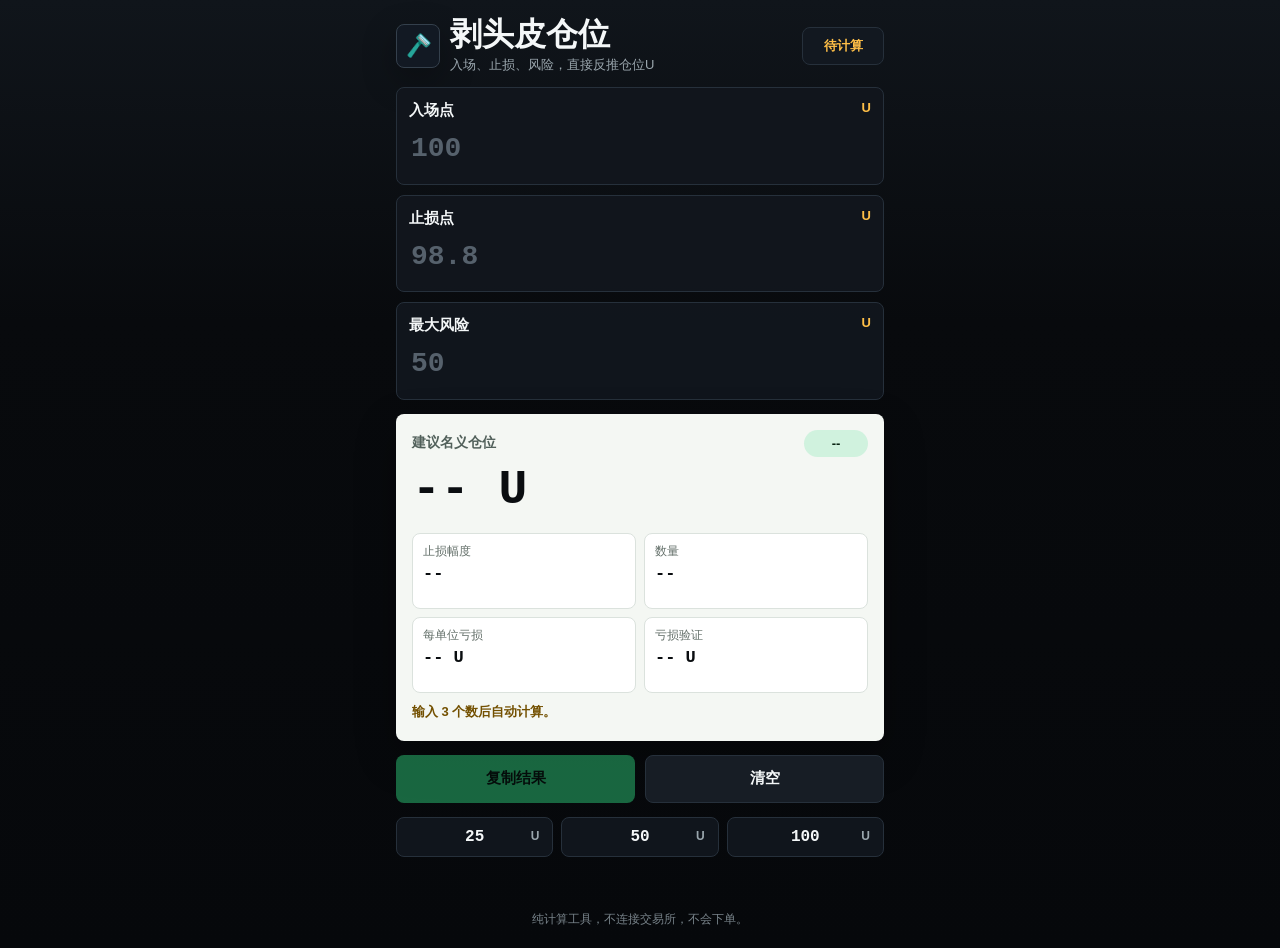
==== index.html @ 6abe8025 "Add scalp position calculator" ====
<!doctype html>
<html lang="zh-CN">
  <head>
    <meta charset="utf-8" />
    <meta name="viewport" content="width=device-width, initial-scale=1, viewport-fit=cover" />
    <meta name="theme-color" content="#090b0f" />
    <meta name="apple-mobile-web-app-capable" content="yes" />
    <meta name="apple-mobile-web-app-status-bar-style" content="black-translucent" />
    <meta name="apple-mobile-web-app-title" content="仓位计算" />
    <link rel="manifest" href="./manifest.webmanifest" />
    <link rel="icon" href="./icon.svg" type="image/svg+xml" />
    <link rel="apple-touch-icon" href="./apple-touch-icon.png" />
    <title>剥头皮仓位计算器</title>
    <style>
      :root {
        color-scheme: dark;
        --bg: #080a0d;
        --panel: #11161d;
        --panel-2: #171d25;
        --line: #26303b;
        --text: #f4f7f8;
        --muted: #9aa6ad;
        --green: #30d982;
        --red: #ff5f57;
        --amber: #ffbf47;
        --cyan: #54c7ec;
        --ink: #0a0d10;
      }

      * {
        box-sizing: border-box;
      }

      html,
      body {
        min-height: 100%;
      }

      body {
        margin: 0;
        background:
          linear-gradient(180deg, #10151b 0%, var(--bg) 34%, #06080b 100%);
        color: var(--text);
        font-family: "SourceHanSerifSC-Regular", "Source Han Serif SC", -apple-system,
          BlinkMacSystemFont, "PingFang SC", "Helvetica Neue", sans-serif;
        letter-spacing: 0;
      }

      button,
      input {
        font: inherit;
      }

      .app {
        width: min(100%, 520px);
        min-height: 100svh;
        margin: 0 auto;
        padding: calc(18px + env(safe-area-inset-top)) 16px
          calc(20px + env(safe-area-inset-bottom));
        display: flex;
        flex-direction: column;
        gap: 14px;
      }

      .topbar {
        display: flex;
        align-items: center;
        justify-content: space-between;
        gap: 12px;
      }

      .brand {
        display: flex;
        align-items: center;
        gap: 10px;
        min-width: 0;
      }

      .mark {
        width: 44px;
        height: 44px;
        border: 1px solid #34404c;
        border-radius: 8px;
        display: grid;
        place-items: center;
        background: #121923;
        box-shadow: 0 12px 34px rgba(0, 0, 0, 0.28);
        font-size: 22px;
        flex: 0 0 auto;
      }

      h1 {
        margin: 0;
        font-size: clamp(22px, 7vw, 32px);
        line-height: 1.05;
        letter-spacing: 0;
      }

      .subtitle {
        margin-top: 4px;
        color: var(--muted);
        font-size: 13px;
        line-height: 1.35;
      }

      .mode {
        min-width: 82px;
        height: 38px;
        border-radius: 8px;
        border: 1px solid var(--line);
        color: var(--amber);
        background: #121820;
        display: grid;
        place-items: center;
        font-size: 13px;
        font-weight: 700;
      }

      .form {
        display: grid;
        gap: 10px;
      }

      .field {
        border: 1px solid var(--line);
        border-radius: 8px;
        background: rgba(17, 22, 29, 0.94);
        padding: 12px;
      }

      label {
        display: flex;
        justify-content: space-between;
        gap: 10px;
        color: var(--muted);
        font-size: 13px;
        line-height: 1.3;
      }

      label strong {
        color: var(--text);
        font-size: 15px;
      }

      .unit {
        color: var(--amber);
        font-weight: 700;
      }

      input {
        width: 100%;
        height: 46px;
        margin-top: 6px;
        border: 0;
        outline: 0;
        background: transparent;
        color: var(--text);
        font-family: ui-monospace, SFMono-Regular, Menlo, Monaco, Consolas, monospace;
        font-size: 28px;
        font-weight: 800;
        line-height: 1;
      }

      input::placeholder {
        color: #56616c;
      }

      input:focus {
        caret-color: var(--green);
      }

      .result {
        border-radius: 8px;
        background: #f4f7f3;
        color: var(--ink);
        padding: 16px;
        box-shadow: 0 16px 40px rgba(0, 0, 0, 0.32);
      }

      .result-head {
        display: flex;
        align-items: center;
        justify-content: space-between;
        gap: 10px;
        margin-bottom: 8px;
      }

      .result-title {
        font-size: 14px;
        color: #51605a;
        font-weight: 800;
      }

      .side {
        min-width: 64px;
        border-radius: 999px;
        padding: 6px 10px;
        text-align: center;
        color: #082312;
        background: rgba(48, 217, 130, 0.18);
        font-size: 13px;
        font-weight: 900;
      }

      .side.short {
        color: #321010;
        background: rgba(255, 95, 87, 0.17);
      }

      .main-number {
        min-height: 56px;
        overflow-wrap: anywhere;
        font-family: ui-monospace, SFMono-Regular, Menlo, Monaco, Consolas, monospace;
        font-size: clamp(30px, 12vw, 48px);
        font-weight: 900;
        line-height: 1.08;
        letter-spacing: 0;
      }

      .grid {
        display: grid;
        grid-template-columns: repeat(2, minmax(0, 1fr));
        gap: 8px;
        margin-top: 12px;
      }

      .metric {
        min-height: 76px;
        border: 1px solid #dbe2dd;
        border-radius: 8px;
        padding: 10px;
        background: #ffffff;
      }

      .metric span {
        display: block;
        color: #64706a;
        font-size: 12px;
        line-height: 1.25;
      }

      .metric b {
        display: block;
        margin-top: 5px;
        color: var(--ink);
        font-family: ui-monospace, SFMono-Regular, Menlo, Monaco, Consolas, monospace;
        font-size: 17px;
        line-height: 1.2;
        overflow-wrap: anywhere;
      }

      .warning {
        margin-top: 10px;
        min-height: 22px;
        color: #735000;
        font-size: 13px;
        line-height: 1.45;
        font-weight: 800;
      }

      .actions {
        display: grid;
        grid-template-columns: 1fr 1fr;
        gap: 10px;
      }

      .btn {
        min-height: 48px;
        border: 1px solid var(--line);
        border-radius: 8px;
        background: var(--panel-2);
        color: var(--text);
        font-size: 15px;
        font-weight: 900;
      }

      .btn.primary {
        border-color: rgba(48, 217, 130, 0.45);
        color: #04130b;
        background: var(--green);
      }

      .btn:active {
        transform: translateY(1px);
      }

      .btn:disabled {
        opacity: 0.45;
      }

      .mini-row {
        display: grid;
        grid-template-columns: 1fr 1fr 1fr;
        gap: 8px;
      }

      .quick {
        position: relative;
      }

      .quick-input {
        width: 100%;
        min-height: 40px;
        height: 40px;
        margin: 0;
        border: 1px solid var(--line);
        border-radius: 8px;
        background: #10151c;
        color: var(--text);
        text-align: center;
        font-family: ui-monospace, SFMono-Regular, Menlo, Monaco, Consolas, monospace;
        font-size: 16px;
        font-weight: 800;
      }

      .quick::after {
        content: "U";
        position: absolute;
        right: 14px;
        top: 50%;
        transform: translateY(-50%);
        color: var(--muted);
        font-size: 12px;
        font-weight: 900;
        pointer-events: none;
      }

      .toast {
        min-height: 26px;
        text-align: center;
        color: var(--cyan);
        font-size: 13px;
        font-weight: 800;
      }

      .footer {
        margin-top: auto;
        color: #78838a;
        text-align: center;
        font-size: 12px;
        line-height: 1.45;
      }

      @media (max-width: 360px) {
        .app {
          padding-left: 12px;
          padding-right: 12px;
        }

        .grid {
          grid-template-columns: 1fr;
        }

        .mini-row {
          grid-template-columns: 1fr;
        }
      }
    </style>
  </head>
  <body>
    <main class="app">
      <header class="topbar">
        <div class="brand">
          <div class="mark" aria-hidden="true">🪒</div>
          <div>
            <h1>剥头皮仓位</h1>
            <div class="subtitle">入场、止损、风险，直接反推仓位U</div>
          </div>
        </div>
        <div class="mode" id="mode">待计算</div>
      </header>

      <section class="form" aria-label="仓位计算输入">
        <div class="field">
          <label for="entry"><strong>入场点</strong><span class="unit">U</span></label>
          <input id="entry" inputmode="decimal" autocomplete="off" placeholder="100" />
        </div>
        <div class="field">
          <label for="stop"><strong>止损点</strong><span class="unit">U</span></label>
          <input id="stop" inputmode="decimal" autocomplete="off" placeholder="98.8" />
        </div>
        <div class="field">
          <label for="risk"><strong>最大风险</strong><span class="unit">U</span></label>
          <input id="risk" inputmode="decimal" autocomplete="off" placeholder="50" />
        </div>
      </section>

      <section class="result" aria-live="polite">
        <div class="result-head">
          <div class="result-title">建议名义仓位</div>
          <div class="side" id="side">--</div>
        </div>
        <div class="main-number" id="positionU">-- U</div>
        <div class="grid">
          <div class="metric">
            <span>止损幅度</span>
            <b id="riskPct">--</b>
          </div>
          <div class="metric">
            <span>数量</span>
            <b id="quantity">--</b>
          </div>
          <div class="metric">
            <span>每单位亏损</span>
            <b id="unitRisk">-- U</b>
          </div>
          <div class="metric">
            <span>亏损验证</span>
            <b id="lossCheck">-- U</b>
          </div>
        </div>
        <div class="warning" id="warning">输入 3 个数后自动计算。</div>
      </section>

      <section class="actions" aria-label="操作">
        <button class="btn primary" id="copy" disabled>复制结果</button>
        <button class="btn" id="clear">清空</button>
      </section>

      <section class="mini-row" aria-label="快捷风险">
        <label class="quick"><input class="quick-input" data-quick="0" inputmode="decimal" /></label>
        <label class="quick"><input class="quick-input" data-quick="1" inputmode="decimal" /></label>
        <label class="quick"><input class="quick-input" data-quick="2" inputmode="decimal" /></label>
      </section>

      <div class="toast" id="toast"></div>
      <footer class="footer">纯计算工具，不连接交易所，不会下单。</footer>
    </main>

    <script>
      const ids = ["entry", "stop", "risk"];
      const els = Object.fromEntries(ids.map((id) => [id, document.getElementById(id)]));
      const out = {
        mode: document.getElementById("mode"),
        side: document.getElementById("side"),
        positionU: document.getElementById("positionU"),
        riskPct: document.getElementById("riskPct"),
        quantity: document.getElementById("quantity"),
        unitRisk: document.getElementById("unitRisk"),
        lossCheck: document.getElementById("lossCheck"),
        warning: document.getElementById("warning"),
        toast: document.getElementById("toast"),
        copy: document.getElementById("copy"),
      };
      const storageKey = "scalp-position-calculator-v1";
      const quickRiskKey = "scalp-position-calculator-quick-risks-v1";
      const defaultQuickRisks = ["25", "50", "100"];
      let lastResult = null;

      function parseValue(value) {
        const normalized = String(value).replace(/,/g, "").trim();
        if (!normalized) return null;
        const parsed = Number(normalized);
        return Number.isFinite(parsed) ? parsed : NaN;
      }

      function smart(value, maxDigits = 2) {
        if (!Number.isFinite(value)) return "--";
        const abs = Math.abs(value);
        const digits = abs >= 1000 ? 2 : abs >= 1 ? maxDigits : abs >= 0.01 ? 4 : 6;
        return new Intl.NumberFormat("en-US", {
          maximumFractionDigits: digits,
          minimumFractionDigits: 0,
        }).format(value);
      }

      function setEmpty(message) {
        lastResult = null;
        out.mode.textContent = "待计算";
        out.side.textContent = "--";
        out.side.className = "side";
        out.positionU.textContent = "-- U";
        out.riskPct.textContent = "--";
        out.quantity.textContent = "--";
        out.unitRisk.textContent = "-- U";
        out.lossCheck.textContent = "-- U";
        out.warning.textContent = message;
        out.copy.disabled = true;
      }

      function save() {
        const data = Object.fromEntries(ids.map((id) => [id, els[id].value]));
        localStorage.setItem(storageKey, JSON.stringify(data));
      }

      function calculate() {
        save();
        const entry = parseValue(els.entry.value);
        const stop = parseValue(els.stop.value);
        const risk = parseValue(els.risk.value);

        if (entry === null && stop === null && risk === null) {
          setEmpty("输入 3 个数后自动计算。");
          return;
        }

        if ([entry, stop, risk].some((value) => value === null)) {
          setEmpty("还差数字，补齐后自动出仓位。");
          return;
        }

        if ([entry, stop, risk].some((value) => Number.isNaN(value))) {
          setEmpty("有一个数字格式不对，只保留数字和小数点。");
          return;
        }

        if (entry <= 0 || stop <= 0 || risk <= 0) {
          setEmpty("入场、止损、风险都必须大于 0。");
          return;
        }

        const distance = Math.abs(entry - stop);
        if (distance === 0) {
          setEmpty("入场点和止损点不能一样。");
          return;
        }

        const side = stop < entry ? "做多" : "做空";
        const rawQuantity = risk / distance;
        const riskPct = (distance / entry) * 100;
        const rawPositionU = rawQuantity * entry;
        const positionU = Math.floor(rawPositionU);
        const adjustedQuantity = positionU / entry;
        const lossCheck = positionU * (riskPct / 100);

        lastResult = {
          entry,
          stop,
          risk,
          distance,
          side,
          quantity: adjustedQuantity,
          positionU,
          rawPositionU,
          riskPct,
          lossCheck,
        };
        out.mode.textContent = side === "做多" ? "LONG" : "SHORT";
        out.side.textContent = side;
        out.side.className = `side${side === "做空" ? " short" : ""}`;
        out.positionU.textContent = `${String(positionU)} U`;
        out.riskPct.textContent = `${smart(riskPct, 3)}%`;
        out.quantity.textContent = smart(adjustedQuantity, 4);
        out.unitRisk.textContent = `${smart(distance, 4)} U`;
        out.lossCheck.textContent = `${smart(lossCheck)} U`;
        out.warning.textContent =
          positionU < 1
            ? "仓位小于 1U，风险或止损距离太小。"
            : riskPct > 10
              ? "止损距离偏大，确认这不是输错价格。"
              : "计算完成，仓位已向下取整。";
        out.copy.disabled = false;
      }

      function fallbackCopy(text) {
        const box = document.createElement("textarea");
        box.value = text;
        box.setAttribute("readonly", "");
        box.style.position = "fixed";
        box.style.top = "-1000px";
        document.body.appendChild(box);
        box.select();
        box.setSelectionRange(0, box.value.length);
        const ok = document.execCommand("copy");
        document.body.removeChild(box);
        return ok;
      }

      async function copyResult() {
        if (!lastResult) return;
        const text = String(lastResult.positionU);
        try {
          if (navigator.clipboard && window.isSecureContext) {
            await navigator.clipboard.writeText(text);
          } else if (!fallbackCopy(text)) {
            throw new Error("copy failed");
          }
          out.toast.textContent = `已复制 ${text}`;
        } catch {
          out.toast.textContent = "复制失败，长按仓位数字手动复制";
        }
        window.setTimeout(() => (out.toast.textContent = ""), 1600);
      }

      function clearAll() {
        ids.forEach((id) => (els[id].value = ""));
        localStorage.removeItem(storageKey);
        setEmpty("输入 3 个数后自动计算。");
        els.entry.focus();
      }

      function loadSaved() {
        try {
          const data = JSON.parse(localStorage.getItem(storageKey) || "{}");
          ids.forEach((id) => {
            if (data[id]) els[id].value = data[id];
          });
        } catch {
          localStorage.removeItem(storageKey);
        }
      }

      function loadQuickRisks() {
        let values = defaultQuickRisks;
        try {
          const saved = JSON.parse(localStorage.getItem(quickRiskKey) || "null");
          if (Array.isArray(saved) && saved.length === 3) {
            values = saved.map((value, index) => String(parseValue(value) || defaultQuickRisks[index]));
          }
        } catch {
          localStorage.removeItem(quickRiskKey);
        }

        document.querySelectorAll("[data-quick]").forEach((input) => {
          input.value = values[Number(input.dataset.quick)];
        });
      }

      function saveQuickRisks() {
        const values = [...document.querySelectorAll("[data-quick]")].map((input) => input.value.trim());
        localStorage.setItem(quickRiskKey, JSON.stringify(values));
      }

      ids.forEach((id) => els[id].addEventListener("input", calculate));
      document.getElementById("copy").addEventListener("click", copyResult);
      document.getElementById("clear").addEventListener("click", clearAll);
      document.querySelectorAll("[data-quick]").forEach((input) => {
        input.addEventListener("click", () => {
          if (parseValue(input.value) > 0) {
            els.risk.value = input.value.trim();
            calculate();
          }
        });
        input.addEventListener("focus", () => input.select());
        input.addEventListener("input", () => {
          saveQuickRisks();
          if (parseValue(input.value) > 0) {
            els.risk.value = input.value.trim();
            calculate();
          }
        });
        input.addEventListener("change", () => {
          saveQuickRisks();
          if (parseValue(input.value) > 0) els.risk.value = input.value.trim();
          calculate();
        });
      });

      loadQuickRisks();
      loadSaved();
      calculate();

      if ("serviceWorker" in navigator && location.protocol.startsWith("http")) {
        navigator.serviceWorker.register("./sw.js").catch(() => {});
      }
    </script>
  </body>
</html>
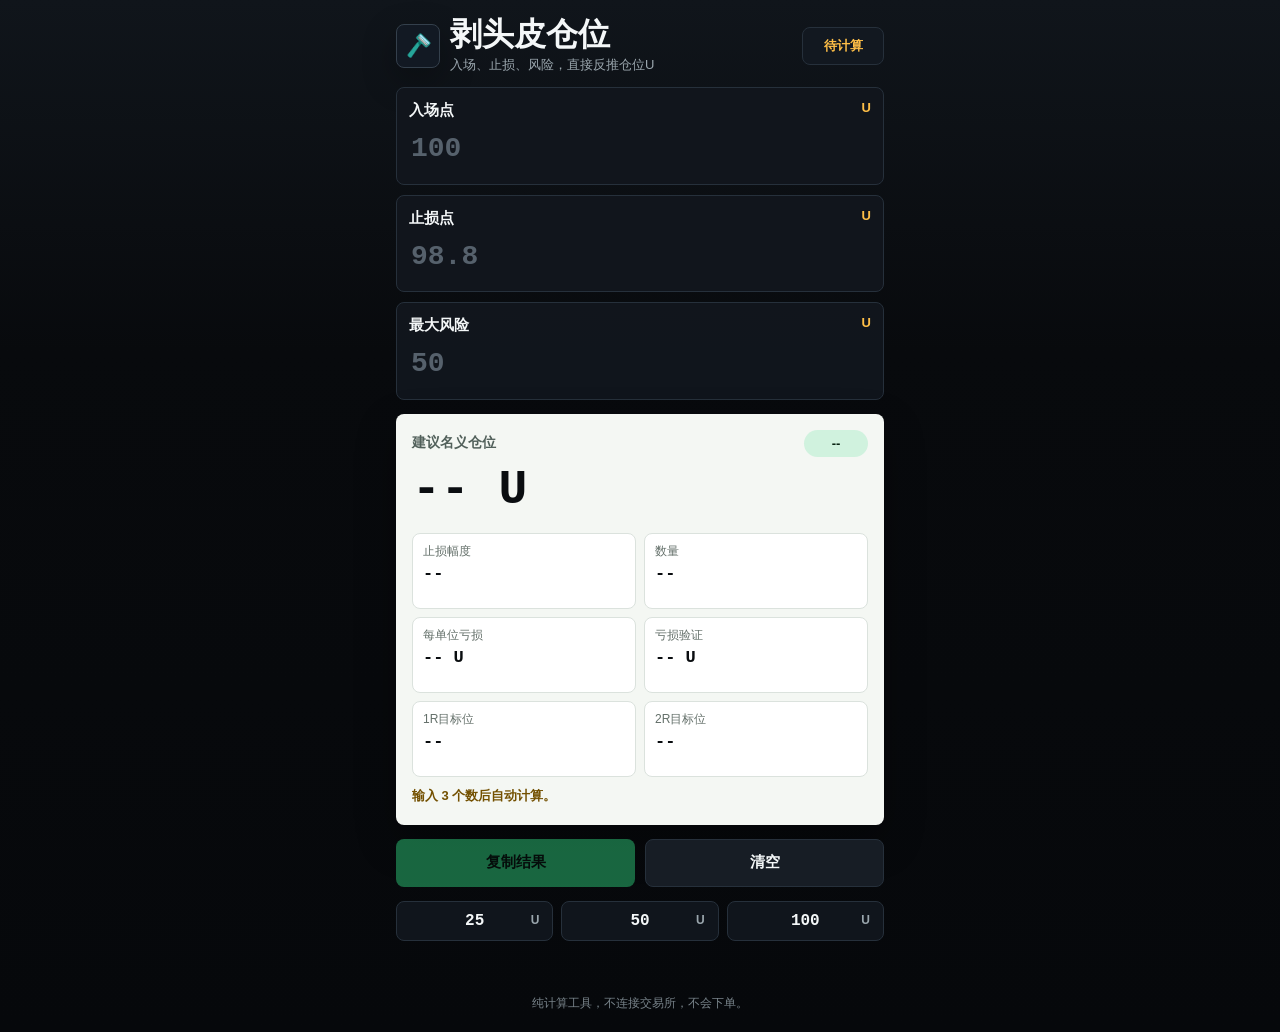
==== commit 48f222ba: "Add R target prices" ====
--- a/index.html
+++ b/index.html
@@ -408,6 +408,14 @@
             <span>亏损验证</span>
             <b id="lossCheck">-- U</b>
           </div>
+          <div class="metric">
+            <span>1R目标位</span>
+            <b id="target1">--</b>
+          </div>
+          <div class="metric">
+            <span>2R目标位</span>
+            <b id="target2">--</b>
+          </div>
         </div>
         <div class="warning" id="warning">输入 3 个数后自动计算。</div>
       </section>
@@ -438,6 +446,8 @@
         quantity: document.getElementById("quantity"),
         unitRisk: document.getElementById("unitRisk"),
         lossCheck: document.getElementById("lossCheck"),
+        target1: document.getElementById("target1"),
+        target2: document.getElementById("target2"),
         warning: document.getElementById("warning"),
         toast: document.getElementById("toast"),
         copy: document.getElementById("copy"),
@@ -474,6 +484,8 @@
         out.quantity.textContent = "--";
         out.unitRisk.textContent = "-- U";
         out.lossCheck.textContent = "-- U";
+        out.target1.textContent = "--";
+        out.target2.textContent = "--";
         out.warning.textContent = message;
         out.copy.disabled = true;
       }
@@ -516,12 +528,15 @@
         }
 
         const side = stop < entry ? "做多" : "做空";
+        const direction = side === "做多" ? 1 : -1;
         const rawQuantity = risk / distance;
         const riskPct = (distance / entry) * 100;
         const rawPositionU = rawQuantity * entry;
         const positionU = Math.floor(rawPositionU);
         const adjustedQuantity = positionU / entry;
         const lossCheck = positionU * (riskPct / 100);
+        const target1 = entry + direction * distance;
+        const target2 = entry + direction * distance * 2;
 
         lastResult = {
           entry,
@@ -529,6 +544,8 @@
           risk,
           distance,
           side,
+          target1,
+          target2,
           quantity: adjustedQuantity,
           positionU,
           rawPositionU,
@@ -543,6 +560,8 @@
         out.quantity.textContent = smart(adjustedQuantity, 4);
         out.unitRisk.textContent = `${smart(distance, 4)} U`;
         out.lossCheck.textContent = `${smart(lossCheck)} U`;
+        out.target1.textContent = smart(target1, 4);
+        out.target2.textContent = smart(target2, 4);
         out.warning.textContent =
           positionU < 1
             ? "仓位小于 1U，风险或止损距离太小。"
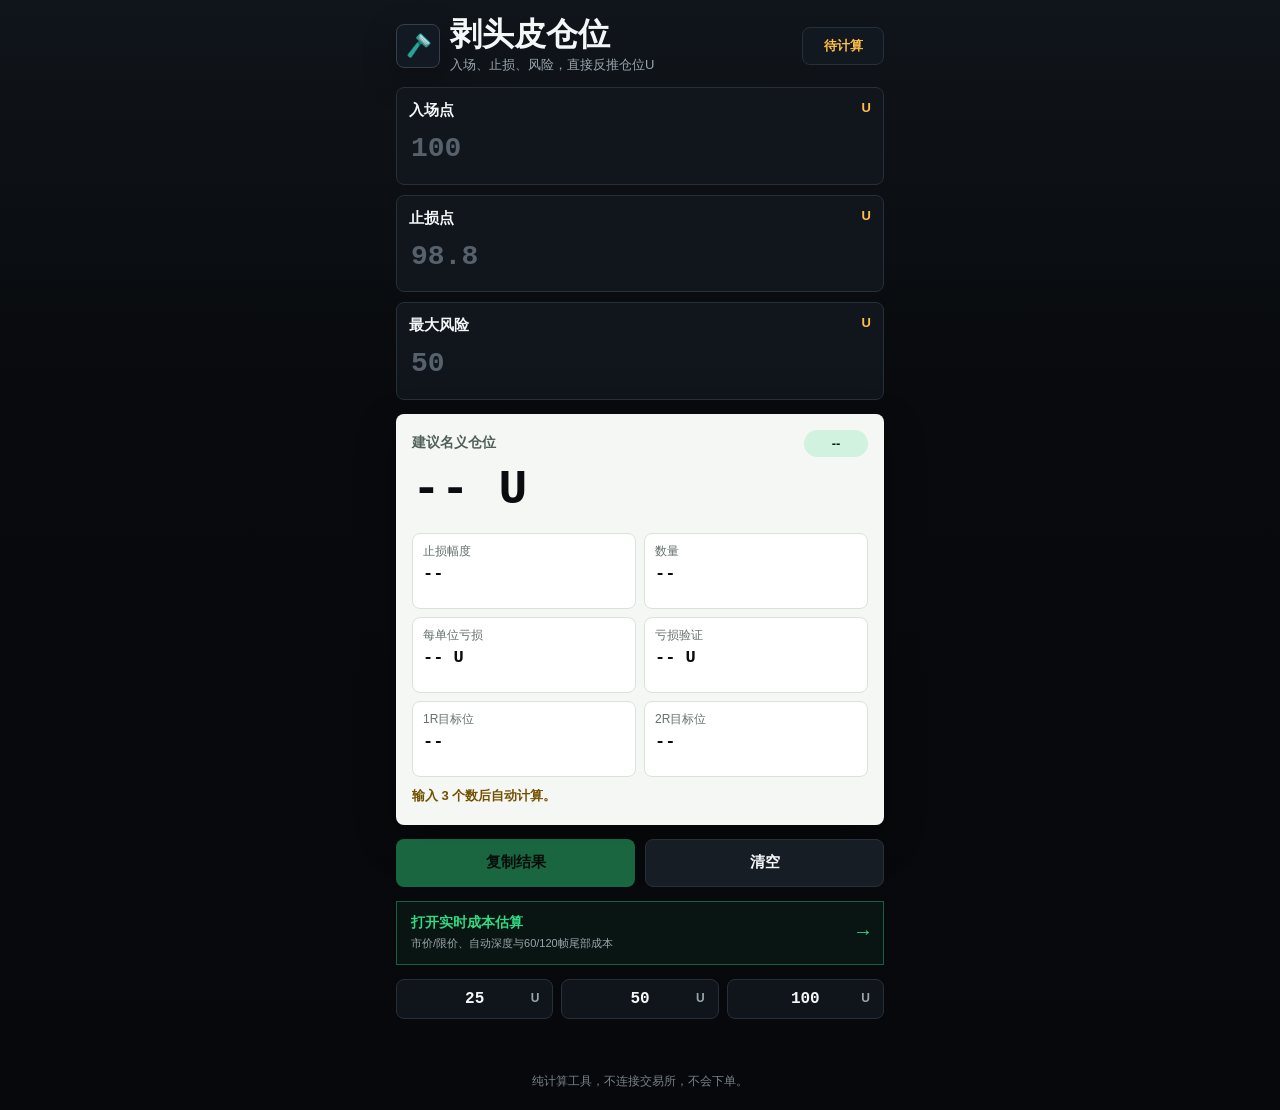
==== commit b576690a: "发布实时执行成本估算器" ====
--- a/index.html
+++ b/index.html
@@ -292,6 +292,41 @@
         display: grid;
         grid-template-columns: 1fr 1fr 1fr;
         gap: 8px;
+      }
+
+      .cost-nav {
+        min-height: 64px;
+        border: 1px solid rgba(48, 217, 130, 0.38);
+        padding: 12px 14px;
+        display: grid;
+        grid-template-columns: 1fr auto;
+        align-items: center;
+        gap: 12px;
+        color: var(--text);
+        background: rgba(48, 217, 130, 0.06);
+        text-decoration: none;
+      }
+
+      .cost-nav strong,
+      .cost-nav small {
+        display: block;
+      }
+
+      .cost-nav strong {
+        color: var(--green);
+        font-size: 14px;
+      }
+
+      .cost-nav small {
+        margin-top: 4px;
+        color: var(--muted);
+        font-size: 11px;
+      }
+
+      .cost-nav > span:last-child {
+        color: var(--green);
+        font-family: ui-monospace, SFMono-Regular, Menlo, Monaco, Consolas, monospace;
+        font-size: 20px;
       }
 
       .quick {
@@ -425,6 +460,11 @@
         <button class="btn" id="clear">清空</button>
       </section>
 
+      <a class="cost-nav" href="./cost.html">
+        <span><strong>打开实时成本估算</strong><small>市价/限价、自动深度与60/120帧尾部成本</small></span>
+        <span aria-hidden="true">→</span>
+      </a>
+
       <section class="mini-row" aria-label="快捷风险">
         <label class="quick"><input class="quick-input" data-quick="0" inputmode="decimal" /></label>
         <label class="quick"><input class="quick-input" data-quick="1" inputmode="decimal" /></label>
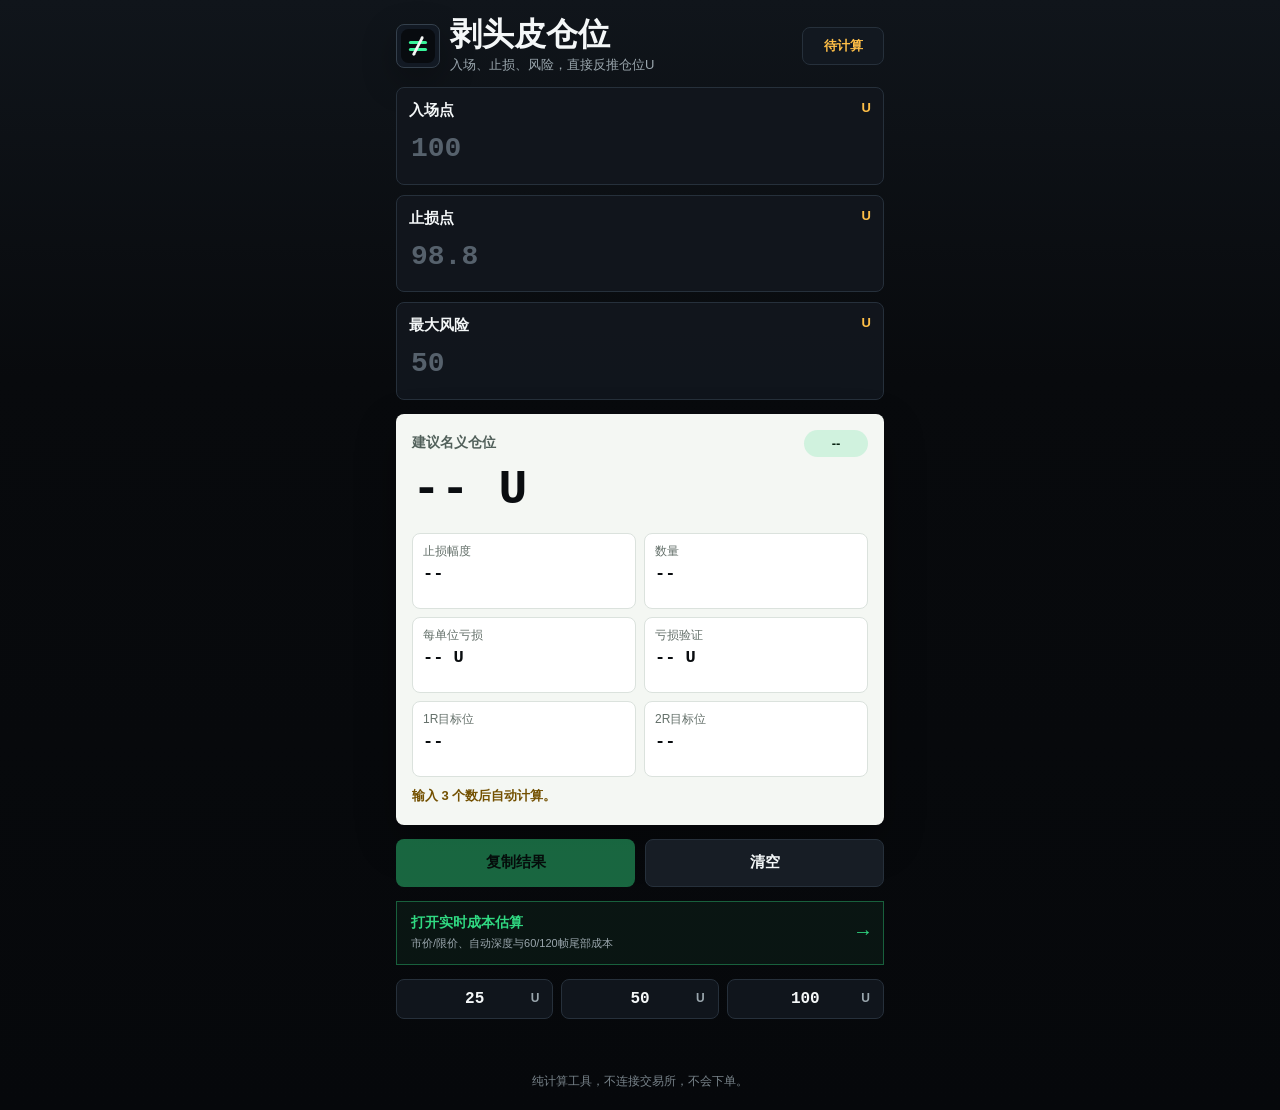
==== commit 24b3ff9b: "Add Bybit CFD costs and refresh project branding" ====
--- a/index.html
+++ b/index.html
@@ -3,13 +3,17 @@
   <head>
     <meta charset="utf-8" />
     <meta name="viewport" content="width=device-width, initial-scale=1, viewport-fit=cover" />
-    <meta name="theme-color" content="#090b0f" />
+    <meta name="theme-color" content="#080b0f" />
     <meta name="apple-mobile-web-app-capable" content="yes" />
     <meta name="apple-mobile-web-app-status-bar-style" content="black-translucent" />
     <meta name="apple-mobile-web-app-title" content="仓位计算" />
-    <link rel="manifest" href="./manifest.webmanifest" />
-    <link rel="icon" href="./icon.svg" type="image/svg+xml" />
-    <link rel="apple-touch-icon" href="./apple-touch-icon.png" />
+    <link rel="icon" href="./favicon-v2.ico" />
+    <link rel="icon" href="./favicon-32-v2.png" type="image/png" sizes="32x32" />
+    <link rel="icon" href="./favicon-16-v2.png" type="image/png" sizes="16x16" />
+    <link rel="icon" href="./favicon-v2.svg" type="image/svg+xml" sizes="any" />
+    <link rel="apple-touch-icon" href="./apple-touch-icon-v2.png" sizes="180x180" />
+    <link rel="mask-icon" href="./safari-pinned-tab-v2.svg" color="#37f59a" />
+    <link rel="manifest" href="./manifest.webmanifest?v=2" />
     <title>剥头皮仓位计算器</title>
     <style>
       :root {
@@ -85,8 +89,13 @@
         place-items: center;
         background: #121923;
         box-shadow: 0 12px 34px rgba(0, 0, 0, 0.28);
-        font-size: 22px;
         flex: 0 0 auto;
+      }
+
+      .mark img {
+        width: 34px;
+        height: 34px;
+        display: block;
       }
 
       h1 {
@@ -396,7 +405,7 @@
     <main class="app">
       <header class="topbar">
         <div class="brand">
-          <div class="mark" aria-hidden="true">🪒</div>
+          <div class="mark" aria-hidden="true"><img src="./favicon-v2.svg" alt="" /></div>
           <div>
             <h1>剥头皮仓位</h1>
             <div class="subtitle">入场、止损、风险，直接反推仓位U</div>
@@ -710,7 +719,7 @@
       calculate();
 
       if ("serviceWorker" in navigator && location.protocol.startsWith("http")) {
-        navigator.serviceWorker.register("./sw.js").catch(() => {});
+        navigator.serviceWorker.register("./sw.js", { updateViaCache: "none" }).catch(() => {});
       }
     </script>
   </body>
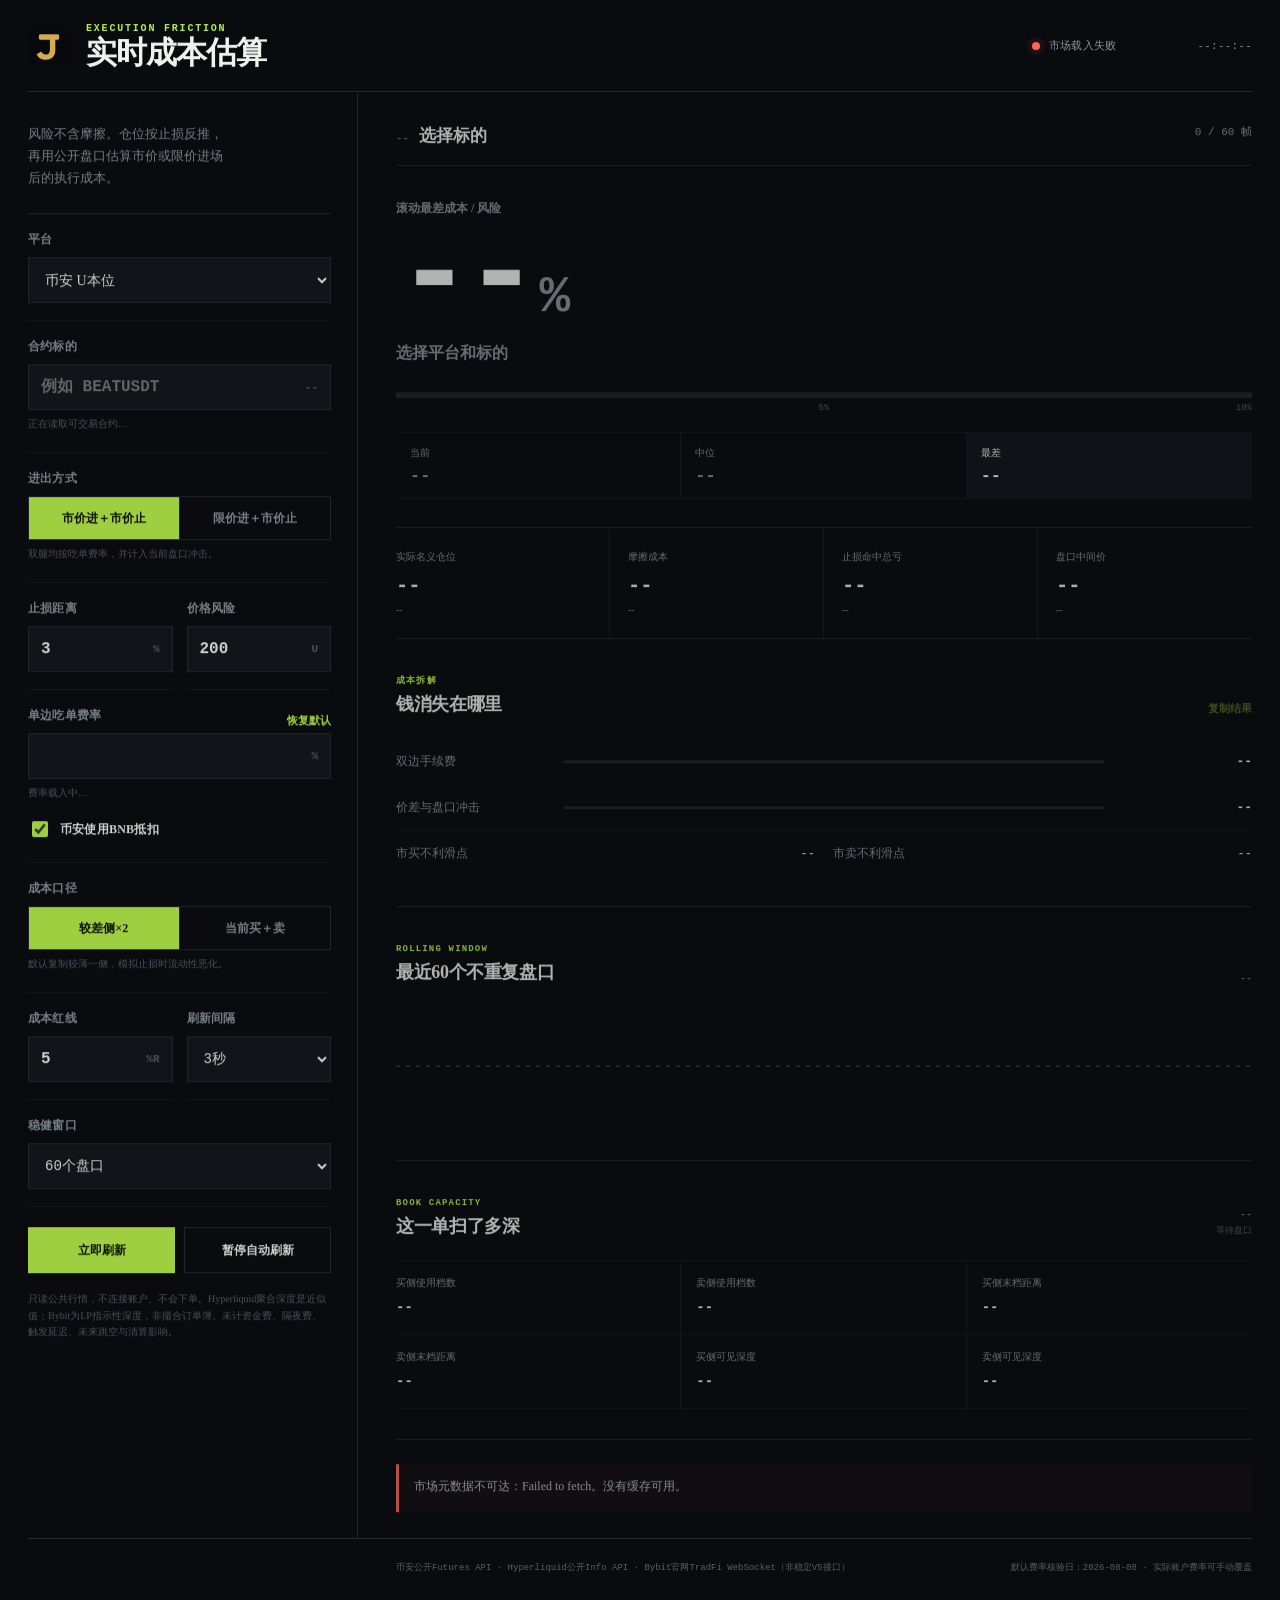
==== commit d6c3fd4b: "Unify calculator and add black gold J branding" ====
--- a/index.html
+++ b/index.html
@@ -2,725 +2,14 @@
 <html lang="zh-CN">
   <head>
     <meta charset="utf-8" />
-    <meta name="viewport" content="width=device-width, initial-scale=1, viewport-fit=cover" />
-    <meta name="theme-color" content="#080b0f" />
-    <meta name="apple-mobile-web-app-capable" content="yes" />
-    <meta name="apple-mobile-web-app-status-bar-style" content="black-translucent" />
-    <meta name="apple-mobile-web-app-title" content="仓位计算" />
-    <link rel="icon" href="./favicon-v2.ico" />
-    <link rel="icon" href="./favicon-32-v2.png" type="image/png" sizes="32x32" />
-    <link rel="icon" href="./favicon-16-v2.png" type="image/png" sizes="16x16" />
-    <link rel="icon" href="./favicon-v2.svg" type="image/svg+xml" sizes="any" />
-    <link rel="apple-touch-icon" href="./apple-touch-icon-v2.png" sizes="180x180" />
-    <link rel="mask-icon" href="./safari-pinned-tab-v2.svg" color="#37f59a" />
-    <link rel="manifest" href="./manifest.webmanifest?v=2" />
-    <title>剥头皮仓位计算器</title>
-    <style>
-      :root {
-        color-scheme: dark;
-        --bg: #080a0d;
-        --panel: #11161d;
-        --panel-2: #171d25;
-        --line: #26303b;
-        --text: #f4f7f8;
-        --muted: #9aa6ad;
-        --green: #30d982;
-        --red: #ff5f57;
-        --amber: #ffbf47;
-        --cyan: #54c7ec;
-        --ink: #0a0d10;
-      }
-
-      * {
-        box-sizing: border-box;
-      }
-
-      html,
-      body {
-        min-height: 100%;
-      }
-
-      body {
-        margin: 0;
-        background:
-          linear-gradient(180deg, #10151b 0%, var(--bg) 34%, #06080b 100%);
-        color: var(--text);
-        font-family: "SourceHanSerifSC-Regular", "Source Han Serif SC", -apple-system,
-          BlinkMacSystemFont, "PingFang SC", "Helvetica Neue", sans-serif;
-        letter-spacing: 0;
-      }
-
-      button,
-      input {
-        font: inherit;
-      }
-
-      .app {
-        width: min(100%, 520px);
-        min-height: 100svh;
-        margin: 0 auto;
-        padding: calc(18px + env(safe-area-inset-top)) 16px
-          calc(20px + env(safe-area-inset-bottom));
-        display: flex;
-        flex-direction: column;
-        gap: 14px;
-      }
-
-      .topbar {
-        display: flex;
-        align-items: center;
-        justify-content: space-between;
-        gap: 12px;
-      }
-
-      .brand {
-        display: flex;
-        align-items: center;
-        gap: 10px;
-        min-width: 0;
-      }
-
-      .mark {
-        width: 44px;
-        height: 44px;
-        border: 1px solid #34404c;
-        border-radius: 8px;
-        display: grid;
-        place-items: center;
-        background: #121923;
-        box-shadow: 0 12px 34px rgba(0, 0, 0, 0.28);
-        flex: 0 0 auto;
-      }
-
-      .mark img {
-        width: 34px;
-        height: 34px;
-        display: block;
-      }
-
-      h1 {
-        margin: 0;
-        font-size: clamp(22px, 7vw, 32px);
-        line-height: 1.05;
-        letter-spacing: 0;
-      }
-
-      .subtitle {
-        margin-top: 4px;
-        color: var(--muted);
-        font-size: 13px;
-        line-height: 1.35;
-      }
-
-      .mode {
-        min-width: 82px;
-        height: 38px;
-        border-radius: 8px;
-        border: 1px solid var(--line);
-        color: var(--amber);
-        background: #121820;
-        display: grid;
-        place-items: center;
-        font-size: 13px;
-        font-weight: 700;
-      }
-
-      .form {
-        display: grid;
-        gap: 10px;
-      }
-
-      .field {
-        border: 1px solid var(--line);
-        border-radius: 8px;
-        background: rgba(17, 22, 29, 0.94);
-        padding: 12px;
-      }
-
-      label {
-        display: flex;
-        justify-content: space-between;
-        gap: 10px;
-        color: var(--muted);
-        font-size: 13px;
-        line-height: 1.3;
-      }
-
-      label strong {
-        color: var(--text);
-        font-size: 15px;
-      }
-
-      .unit {
-        color: var(--amber);
-        font-weight: 700;
-      }
-
-      input {
-        width: 100%;
-        height: 46px;
-        margin-top: 6px;
-        border: 0;
-        outline: 0;
-        background: transparent;
-        color: var(--text);
-        font-family: ui-monospace, SFMono-Regular, Menlo, Monaco, Consolas, monospace;
-        font-size: 28px;
-        font-weight: 800;
-        line-height: 1;
-      }
-
-      input::placeholder {
-        color: #56616c;
-      }
-
-      input:focus {
-        caret-color: var(--green);
-      }
-
-      .result {
-        border-radius: 8px;
-        background: #f4f7f3;
-        color: var(--ink);
-        padding: 16px;
-        box-shadow: 0 16px 40px rgba(0, 0, 0, 0.32);
-      }
-
-      .result-head {
-        display: flex;
-        align-items: center;
-        justify-content: space-between;
-        gap: 10px;
-        margin-bottom: 8px;
-      }
-
-      .result-title {
-        font-size: 14px;
-        color: #51605a;
-        font-weight: 800;
-      }
-
-      .side {
-        min-width: 64px;
-        border-radius: 999px;
-        padding: 6px 10px;
-        text-align: center;
-        color: #082312;
-        background: rgba(48, 217, 130, 0.18);
-        font-size: 13px;
-        font-weight: 900;
-      }
-
-      .side.short {
-        color: #321010;
-        background: rgba(255, 95, 87, 0.17);
-      }
-
-      .main-number {
-        min-height: 56px;
-        overflow-wrap: anywhere;
-        font-family: ui-monospace, SFMono-Regular, Menlo, Monaco, Consolas, monospace;
-        font-size: clamp(30px, 12vw, 48px);
-        font-weight: 900;
-        line-height: 1.08;
-        letter-spacing: 0;
-      }
-
-      .grid {
-        display: grid;
-        grid-template-columns: repeat(2, minmax(0, 1fr));
-        gap: 8px;
-        margin-top: 12px;
-      }
-
-      .metric {
-        min-height: 76px;
-        border: 1px solid #dbe2dd;
-        border-radius: 8px;
-        padding: 10px;
-        background: #ffffff;
-      }
-
-      .metric span {
-        display: block;
-        color: #64706a;
-        font-size: 12px;
-        line-height: 1.25;
-      }
-
-      .metric b {
-        display: block;
-        margin-top: 5px;
-        color: var(--ink);
-        font-family: ui-monospace, SFMono-Regular, Menlo, Monaco, Consolas, monospace;
-        font-size: 17px;
-        line-height: 1.2;
-        overflow-wrap: anywhere;
-      }
-
-      .warning {
-        margin-top: 10px;
-        min-height: 22px;
-        color: #735000;
-        font-size: 13px;
-        line-height: 1.45;
-        font-weight: 800;
-      }
-
-      .actions {
-        display: grid;
-        grid-template-columns: 1fr 1fr;
-        gap: 10px;
-      }
-
-      .btn {
-        min-height: 48px;
-        border: 1px solid var(--line);
-        border-radius: 8px;
-        background: var(--panel-2);
-        color: var(--text);
-        font-size: 15px;
-        font-weight: 900;
-      }
-
-      .btn.primary {
-        border-color: rgba(48, 217, 130, 0.45);
-        color: #04130b;
-        background: var(--green);
-      }
-
-      .btn:active {
-        transform: translateY(1px);
-      }
-
-      .btn:disabled {
-        opacity: 0.45;
-      }
-
-      .mini-row {
-        display: grid;
-        grid-template-columns: 1fr 1fr 1fr;
-        gap: 8px;
-      }
-
-      .cost-nav {
-        min-height: 64px;
-        border: 1px solid rgba(48, 217, 130, 0.38);
-        padding: 12px 14px;
-        display: grid;
-        grid-template-columns: 1fr auto;
-        align-items: center;
-        gap: 12px;
-        color: var(--text);
-        background: rgba(48, 217, 130, 0.06);
-        text-decoration: none;
-      }
-
-      .cost-nav strong,
-      .cost-nav small {
-        display: block;
-      }
-
-      .cost-nav strong {
-        color: var(--green);
-        font-size: 14px;
-      }
-
-      .cost-nav small {
-        margin-top: 4px;
-        color: var(--muted);
-        font-size: 11px;
-      }
-
-      .cost-nav > span:last-child {
-        color: var(--green);
-        font-family: ui-monospace, SFMono-Regular, Menlo, Monaco, Consolas, monospace;
-        font-size: 20px;
-      }
-
-      .quick {
-        position: relative;
-      }
-
-      .quick-input {
-        width: 100%;
-        min-height: 40px;
-        height: 40px;
-        margin: 0;
-        border: 1px solid var(--line);
-        border-radius: 8px;
-        background: #10151c;
-        color: var(--text);
-        text-align: center;
-        font-family: ui-monospace, SFMono-Regular, Menlo, Monaco, Consolas, monospace;
-        font-size: 16px;
-        font-weight: 800;
-      }
-
-      .quick::after {
-        content: "U";
-        position: absolute;
-        right: 14px;
-        top: 50%;
-        transform: translateY(-50%);
-        color: var(--muted);
-        font-size: 12px;
-        font-weight: 900;
-        pointer-events: none;
-      }
-
-      .toast {
-        min-height: 26px;
-        text-align: center;
-        color: var(--cyan);
-        font-size: 13px;
-        font-weight: 800;
-      }
-
-      .footer {
-        margin-top: auto;
-        color: #78838a;
-        text-align: center;
-        font-size: 12px;
-        line-height: 1.45;
-      }
-
-      @media (max-width: 360px) {
-        .app {
-          padding-left: 12px;
-          padding-right: 12px;
-        }
-
-        .grid {
-          grid-template-columns: 1fr;
-        }
-
-        .mini-row {
-          grid-template-columns: 1fr;
-        }
-      }
-    </style>
+    <meta name="viewport" content="width=device-width, initial-scale=1" />
+    <meta http-equiv="refresh" content="0; url=./cost.html" />
+    <meta name="theme-color" content="#080a0d" />
+    <link rel="canonical" href="./cost.html" />
+    <link rel="icon" href="./favicon-v3.svg" type="image/svg+xml" />
+    <title>正在打开实时成本估算器</title>
   </head>
   <body>
-    <main class="app">
-      <header class="topbar">
-        <div class="brand">
-          <div class="mark" aria-hidden="true"><img src="./favicon-v2.svg" alt="" /></div>
-          <div>
-            <h1>剥头皮仓位</h1>
-            <div class="subtitle">入场、止损、风险，直接反推仓位U</div>
-          </div>
-        </div>
-        <div class="mode" id="mode">待计算</div>
-      </header>
-
-      <section class="form" aria-label="仓位计算输入">
-        <div class="field">
-          <label for="entry"><strong>入场点</strong><span class="unit">U</span></label>
-          <input id="entry" inputmode="decimal" autocomplete="off" placeholder="100" />
-        </div>
-        <div class="field">
-          <label for="stop"><strong>止损点</strong><span class="unit">U</span></label>
-          <input id="stop" inputmode="decimal" autocomplete="off" placeholder="98.8" />
-        </div>
-        <div class="field">
-          <label for="risk"><strong>最大风险</strong><span class="unit">U</span></label>
-          <input id="risk" inputmode="decimal" autocomplete="off" placeholder="50" />
-        </div>
-      </section>
-
-      <section class="result" aria-live="polite">
-        <div class="result-head">
-          <div class="result-title">建议名义仓位</div>
-          <div class="side" id="side">--</div>
-        </div>
-        <div class="main-number" id="positionU">-- U</div>
-        <div class="grid">
-          <div class="metric">
-            <span>止损幅度</span>
-            <b id="riskPct">--</b>
-          </div>
-          <div class="metric">
-            <span>数量</span>
-            <b id="quantity">--</b>
-          </div>
-          <div class="metric">
-            <span>每单位亏损</span>
-            <b id="unitRisk">-- U</b>
-          </div>
-          <div class="metric">
-            <span>亏损验证</span>
-            <b id="lossCheck">-- U</b>
-          </div>
-          <div class="metric">
-            <span>1R目标位</span>
-            <b id="target1">--</b>
-          </div>
-          <div class="metric">
-            <span>2R目标位</span>
-            <b id="target2">--</b>
-          </div>
-        </div>
-        <div class="warning" id="warning">输入 3 个数后自动计算。</div>
-      </section>
-
-      <section class="actions" aria-label="操作">
-        <button class="btn primary" id="copy" disabled>复制结果</button>
-        <button class="btn" id="clear">清空</button>
-      </section>
-
-      <a class="cost-nav" href="./cost.html">
-        <span><strong>打开实时成本估算</strong><small>市价/限价、自动深度与60/120帧尾部成本</small></span>
-        <span aria-hidden="true">→</span>
-      </a>
-
-      <section class="mini-row" aria-label="快捷风险">
-        <label class="quick"><input class="quick-input" data-quick="0" inputmode="decimal" /></label>
-        <label class="quick"><input class="quick-input" data-quick="1" inputmode="decimal" /></label>
-        <label class="quick"><input class="quick-input" data-quick="2" inputmode="decimal" /></label>
-      </section>
-
-      <div class="toast" id="toast"></div>
-      <footer class="footer">纯计算工具，不连接交易所，不会下单。</footer>
-    </main>
-
-    <script>
-      const ids = ["entry", "stop", "risk"];
-      const els = Object.fromEntries(ids.map((id) => [id, document.getElementById(id)]));
-      const out = {
-        mode: document.getElementById("mode"),
-        side: document.getElementById("side"),
-        positionU: document.getElementById("positionU"),
-        riskPct: document.getElementById("riskPct"),
-        quantity: document.getElementById("quantity"),
-        unitRisk: document.getElementById("unitRisk"),
-        lossCheck: document.getElementById("lossCheck"),
-        target1: document.getElementById("target1"),
-        target2: document.getElementById("target2"),
-        warning: document.getElementById("warning"),
-        toast: document.getElementById("toast"),
-        copy: document.getElementById("copy"),
-      };
-      const storageKey = "scalp-position-calculator-v1";
-      const quickRiskKey = "scalp-position-calculator-quick-risks-v1";
-      const defaultQuickRisks = ["25", "50", "100"];
-      let lastResult = null;
-
-      function parseValue(value) {
-        const normalized = String(value).replace(/,/g, "").trim();
-        if (!normalized) return null;
-        const parsed = Number(normalized);
-        return Number.isFinite(parsed) ? parsed : NaN;
-      }
-
-      function smart(value, maxDigits = 2) {
-        if (!Number.isFinite(value)) return "--";
-        const abs = Math.abs(value);
-        const digits = abs >= 1000 ? 2 : abs >= 1 ? maxDigits : abs >= 0.01 ? 4 : 6;
-        return new Intl.NumberFormat("en-US", {
-          maximumFractionDigits: digits,
-          minimumFractionDigits: 0,
-        }).format(value);
-      }
-
-      function setEmpty(message) {
-        lastResult = null;
-        out.mode.textContent = "待计算";
-        out.side.textContent = "--";
-        out.side.className = "side";
-        out.positionU.textContent = "-- U";
-        out.riskPct.textContent = "--";
-        out.quantity.textContent = "--";
-        out.unitRisk.textContent = "-- U";
-        out.lossCheck.textContent = "-- U";
-        out.target1.textContent = "--";
-        out.target2.textContent = "--";
-        out.warning.textContent = message;
-        out.copy.disabled = true;
-      }
-
-      function save() {
-        const data = Object.fromEntries(ids.map((id) => [id, els[id].value]));
-        localStorage.setItem(storageKey, JSON.stringify(data));
-      }
-
-      function calculate() {
-        save();
-        const entry = parseValue(els.entry.value);
-        const stop = parseValue(els.stop.value);
-        const risk = parseValue(els.risk.value);
-
-        if (entry === null && stop === null && risk === null) {
-          setEmpty("输入 3 个数后自动计算。");
-          return;
-        }
-
-        if ([entry, stop, risk].some((value) => value === null)) {
-          setEmpty("还差数字，补齐后自动出仓位。");
-          return;
-        }
-
-        if ([entry, stop, risk].some((value) => Number.isNaN(value))) {
-          setEmpty("有一个数字格式不对，只保留数字和小数点。");
-          return;
-        }
-
-        if (entry <= 0 || stop <= 0 || risk <= 0) {
-          setEmpty("入场、止损、风险都必须大于 0。");
-          return;
-        }
-
-        const distance = Math.abs(entry - stop);
-        if (distance === 0) {
-          setEmpty("入场点和止损点不能一样。");
-          return;
-        }
-
-        const side = stop < entry ? "做多" : "做空";
-        const direction = side === "做多" ? 1 : -1;
-        const rawQuantity = risk / distance;
-        const riskPct = (distance / entry) * 100;
-        const rawPositionU = rawQuantity * entry;
-        const positionU = Math.floor(rawPositionU);
-        const adjustedQuantity = positionU / entry;
-        const lossCheck = positionU * (riskPct / 100);
-        const target1 = entry + direction * distance;
-        const target2 = entry + direction * distance * 2;
-
-        lastResult = {
-          entry,
-          stop,
-          risk,
-          distance,
-          side,
-          target1,
-          target2,
-          quantity: adjustedQuantity,
-          positionU,
-          rawPositionU,
-          riskPct,
-          lossCheck,
-        };
-        out.mode.textContent = side === "做多" ? "LONG" : "SHORT";
-        out.side.textContent = side;
-        out.side.className = `side${side === "做空" ? " short" : ""}`;
-        out.positionU.textContent = `${String(positionU)} U`;
-        out.riskPct.textContent = `${smart(riskPct, 3)}%`;
-        out.quantity.textContent = smart(adjustedQuantity, 4);
-        out.unitRisk.textContent = `${smart(distance, 4)} U`;
-        out.lossCheck.textContent = `${smart(lossCheck)} U`;
-        out.target1.textContent = smart(target1, 4);
-        out.target2.textContent = smart(target2, 4);
-        out.warning.textContent =
-          positionU < 1
-            ? "仓位小于 1U，风险或止损距离太小。"
-            : riskPct > 10
-              ? "止损距离偏大，确认这不是输错价格。"
-              : "计算完成，仓位已向下取整。";
-        out.copy.disabled = false;
-      }
-
-      function fallbackCopy(text) {
-        const box = document.createElement("textarea");
-        box.value = text;
-        box.setAttribute("readonly", "");
-        box.style.position = "fixed";
-        box.style.top = "-1000px";
-        document.body.appendChild(box);
-        box.select();
-        box.setSelectionRange(0, box.value.length);
-        const ok = document.execCommand("copy");
-        document.body.removeChild(box);
-        return ok;
-      }
-
-      async function copyResult() {
-        if (!lastResult) return;
-        const text = String(lastResult.positionU);
-        try {
-          if (navigator.clipboard && window.isSecureContext) {
-            await navigator.clipboard.writeText(text);
-          } else if (!fallbackCopy(text)) {
-            throw new Error("copy failed");
-          }
-          out.toast.textContent = `已复制 ${text}`;
-        } catch {
-          out.toast.textContent = "复制失败，长按仓位数字手动复制";
-        }
-        window.setTimeout(() => (out.toast.textContent = ""), 1600);
-      }
-
-      function clearAll() {
-        ids.forEach((id) => (els[id].value = ""));
-        localStorage.removeItem(storageKey);
-        setEmpty("输入 3 个数后自动计算。");
-        els.entry.focus();
-      }
-
-      function loadSaved() {
-        try {
-          const data = JSON.parse(localStorage.getItem(storageKey) || "{}");
-          ids.forEach((id) => {
-            if (data[id]) els[id].value = data[id];
-          });
-        } catch {
-          localStorage.removeItem(storageKey);
-        }
-      }
-
-      function loadQuickRisks() {
-        let values = defaultQuickRisks;
-        try {
-          const saved = JSON.parse(localStorage.getItem(quickRiskKey) || "null");
-          if (Array.isArray(saved) && saved.length === 3) {
-            values = saved.map((value, index) => String(parseValue(value) || defaultQuickRisks[index]));
-          }
-        } catch {
-          localStorage.removeItem(quickRiskKey);
-        }
-
-        document.querySelectorAll("[data-quick]").forEach((input) => {
-          input.value = values[Number(input.dataset.quick)];
-        });
-      }
-
-      function saveQuickRisks() {
-        const values = [...document.querySelectorAll("[data-quick]")].map((input) => input.value.trim());
-        localStorage.setItem(quickRiskKey, JSON.stringify(values));
-      }
-
-      ids.forEach((id) => els[id].addEventListener("input", calculate));
-      document.getElementById("copy").addEventListener("click", copyResult);
-      document.getElementById("clear").addEventListener("click", clearAll);
-      document.querySelectorAll("[data-quick]").forEach((input) => {
-        input.addEventListener("click", () => {
-          if (parseValue(input.value) > 0) {
-            els.risk.value = input.value.trim();
-            calculate();
-          }
-        });
-        input.addEventListener("focus", () => input.select());
-        input.addEventListener("input", () => {
-          saveQuickRisks();
-          if (parseValue(input.value) > 0) {
-            els.risk.value = input.value.trim();
-            calculate();
-          }
-        });
-        input.addEventListener("change", () => {
-          saveQuickRisks();
-          if (parseValue(input.value) > 0) els.risk.value = input.value.trim();
-          calculate();
-        });
-      });
-
-      loadQuickRisks();
-      loadSaved();
-      calculate();
-
-      if ("serviceWorker" in navigator && location.protocol.startsWith("http")) {
-        navigator.serviceWorker.register("./sw.js", { updateViaCache: "none" }).catch(() => {});
-      }
-    </script>
+    <p><a href="./cost.html">打开实时成本估算器</a></p>
   </body>
 </html>
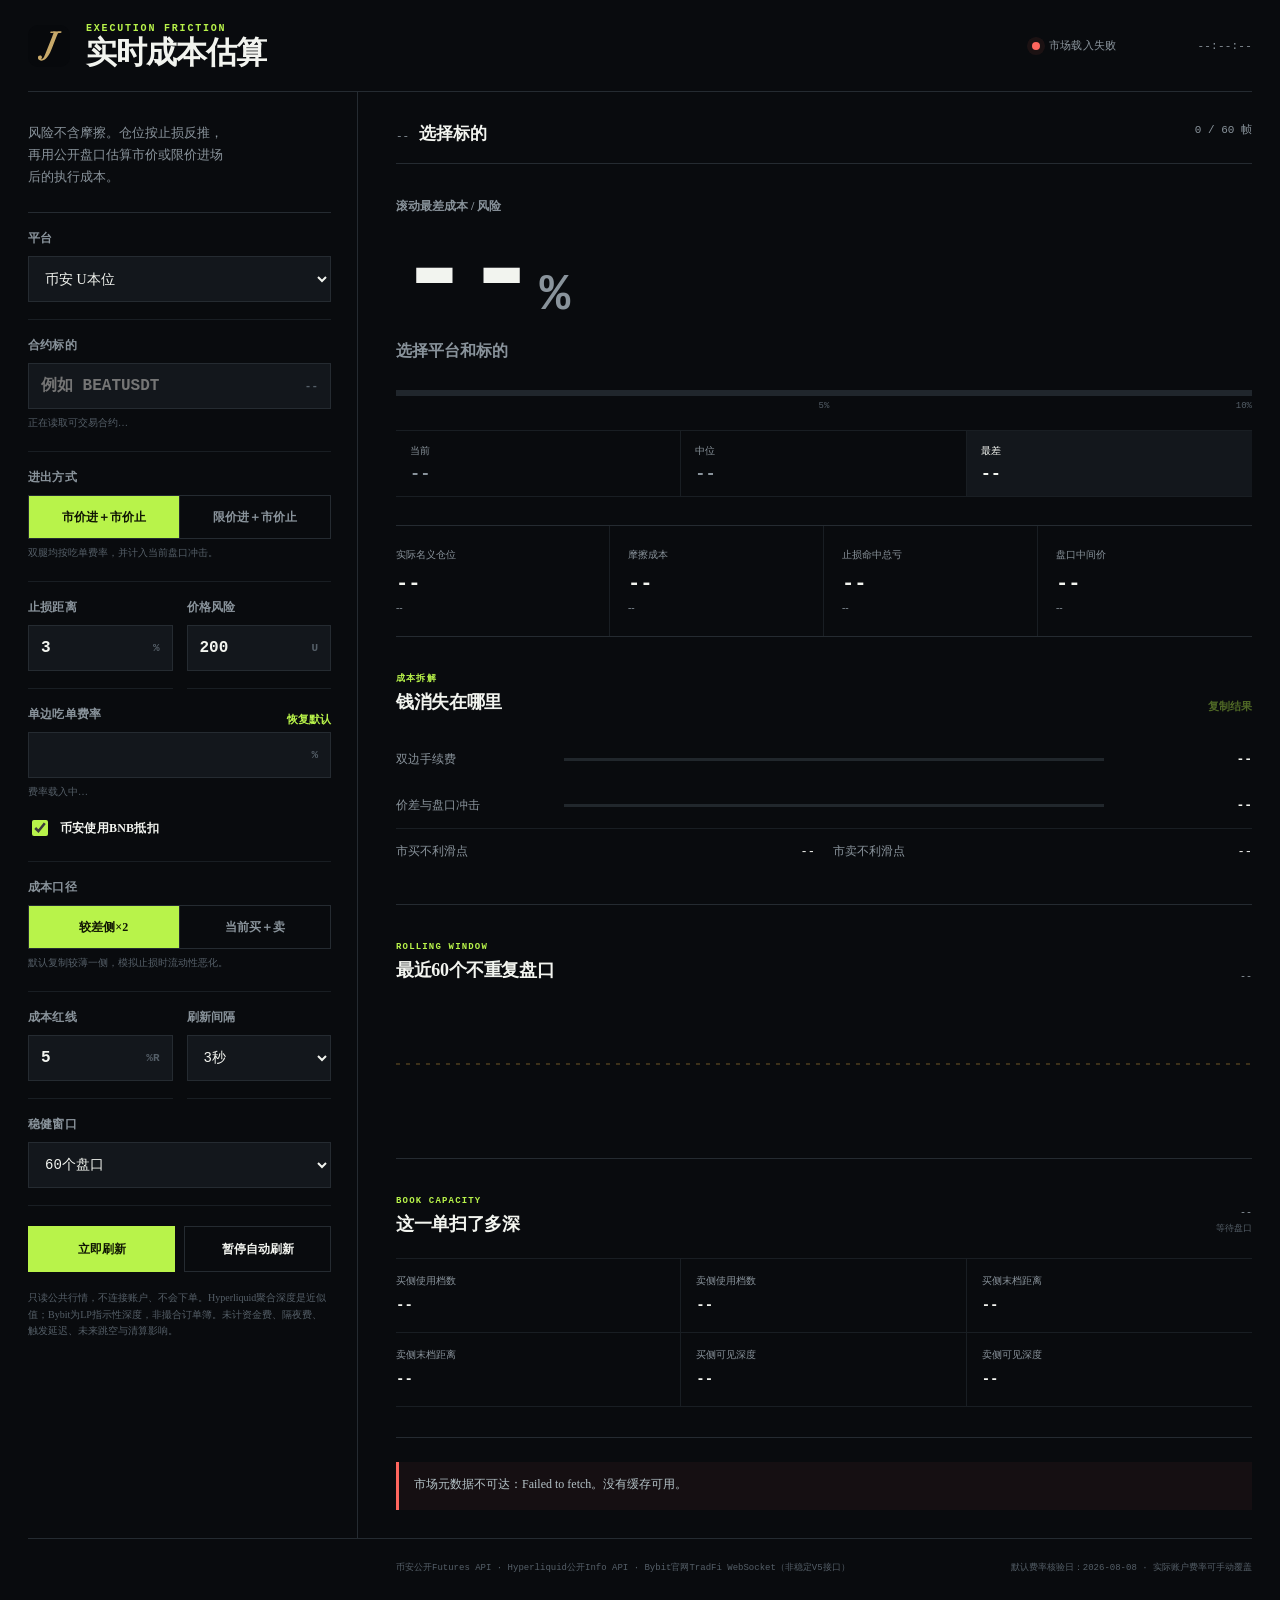
==== commit 2a47ad7e: "Refine J branding with Italian serif italic" ====
--- a/index.html
+++ b/index.html
@@ -6,7 +6,7 @@
     <meta http-equiv="refresh" content="0; url=./cost.html" />
     <meta name="theme-color" content="#080a0d" />
     <link rel="canonical" href="./cost.html" />
-    <link rel="icon" href="./favicon-v3.svg" type="image/svg+xml" />
+    <link rel="icon" href="./favicon-v4.svg" type="image/svg+xml" />
     <title>正在打开实时成本估算器</title>
   </head>
   <body>
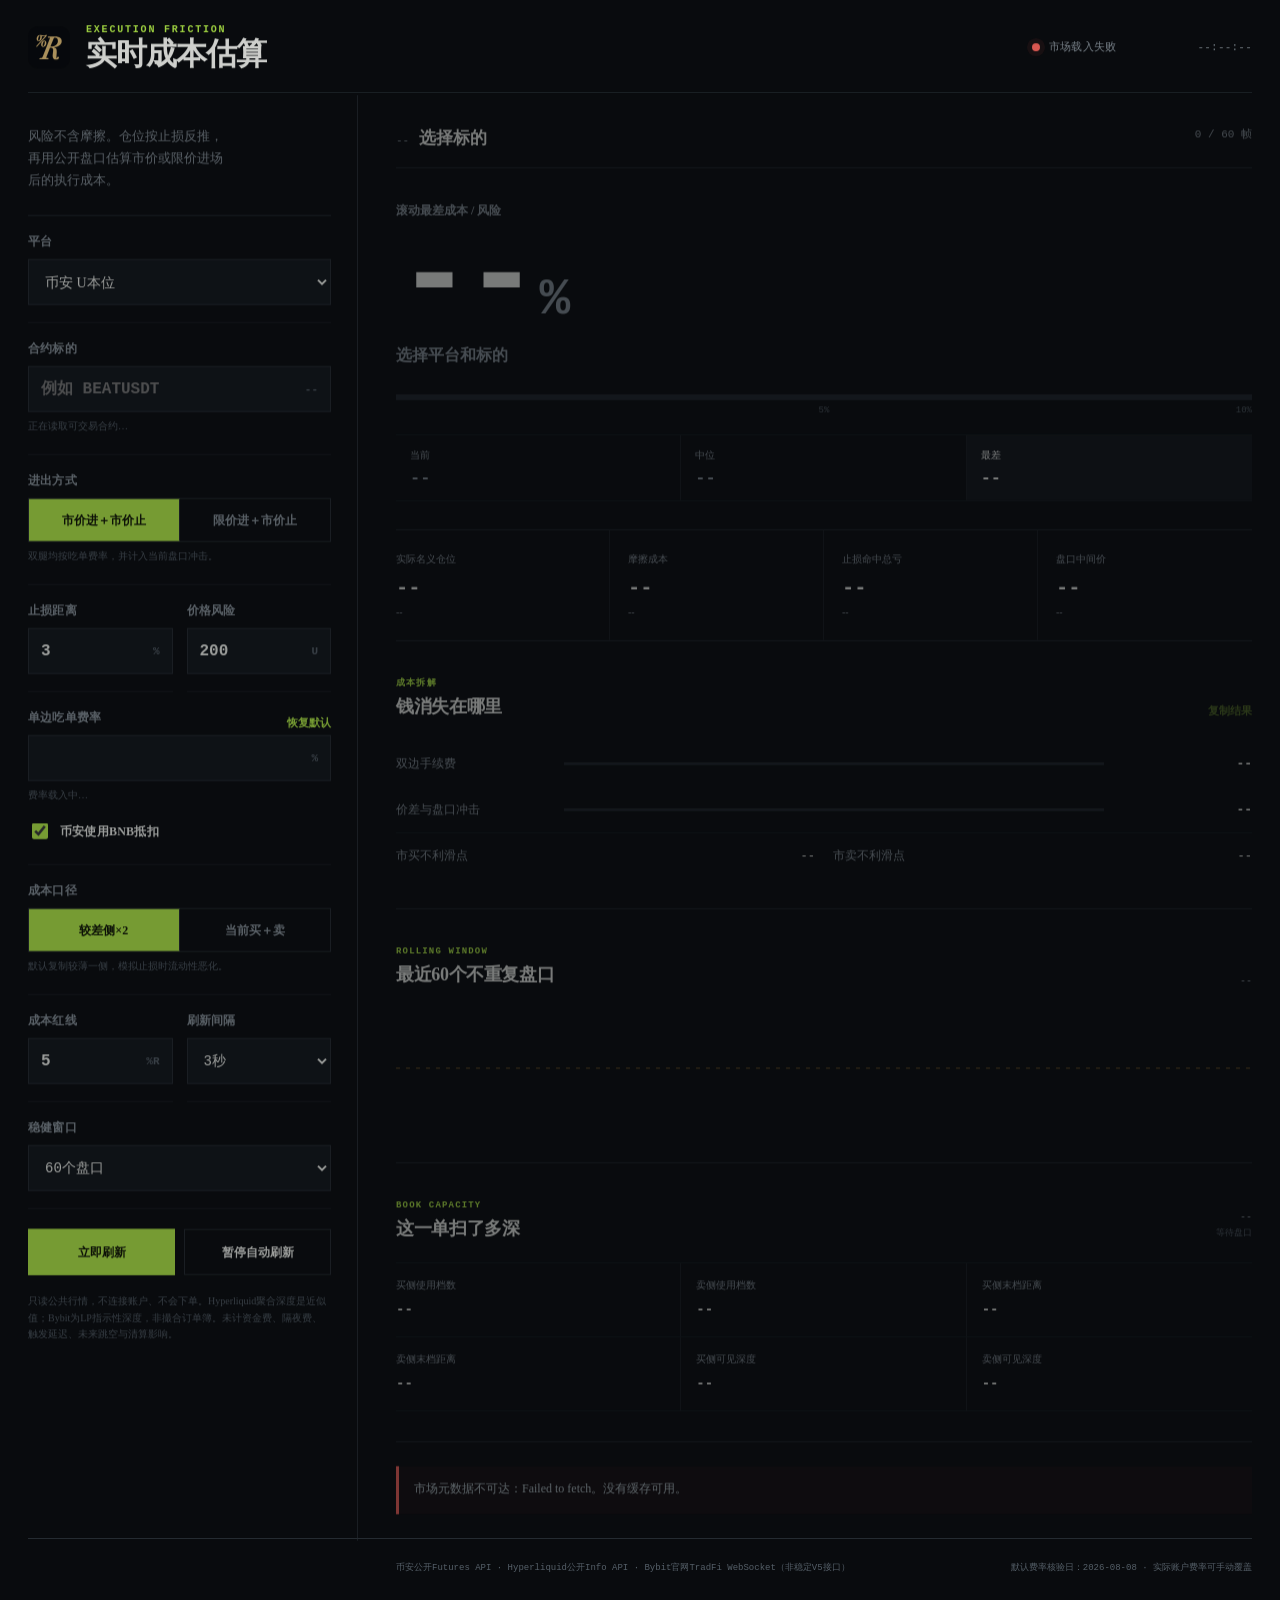
==== commit d7f63f17: "Rebrand calculator with percent R mark" ====
--- a/index.html
+++ b/index.html
@@ -6,7 +6,7 @@
     <meta http-equiv="refresh" content="0; url=./cost.html" />
     <meta name="theme-color" content="#080a0d" />
     <link rel="canonical" href="./cost.html" />
-    <link rel="icon" href="./favicon-v4.svg" type="image/svg+xml" />
+    <link rel="icon" href="./favicon-v5.svg" type="image/svg+xml" />
     <title>正在打开实时成本估算器</title>
   </head>
   <body>
